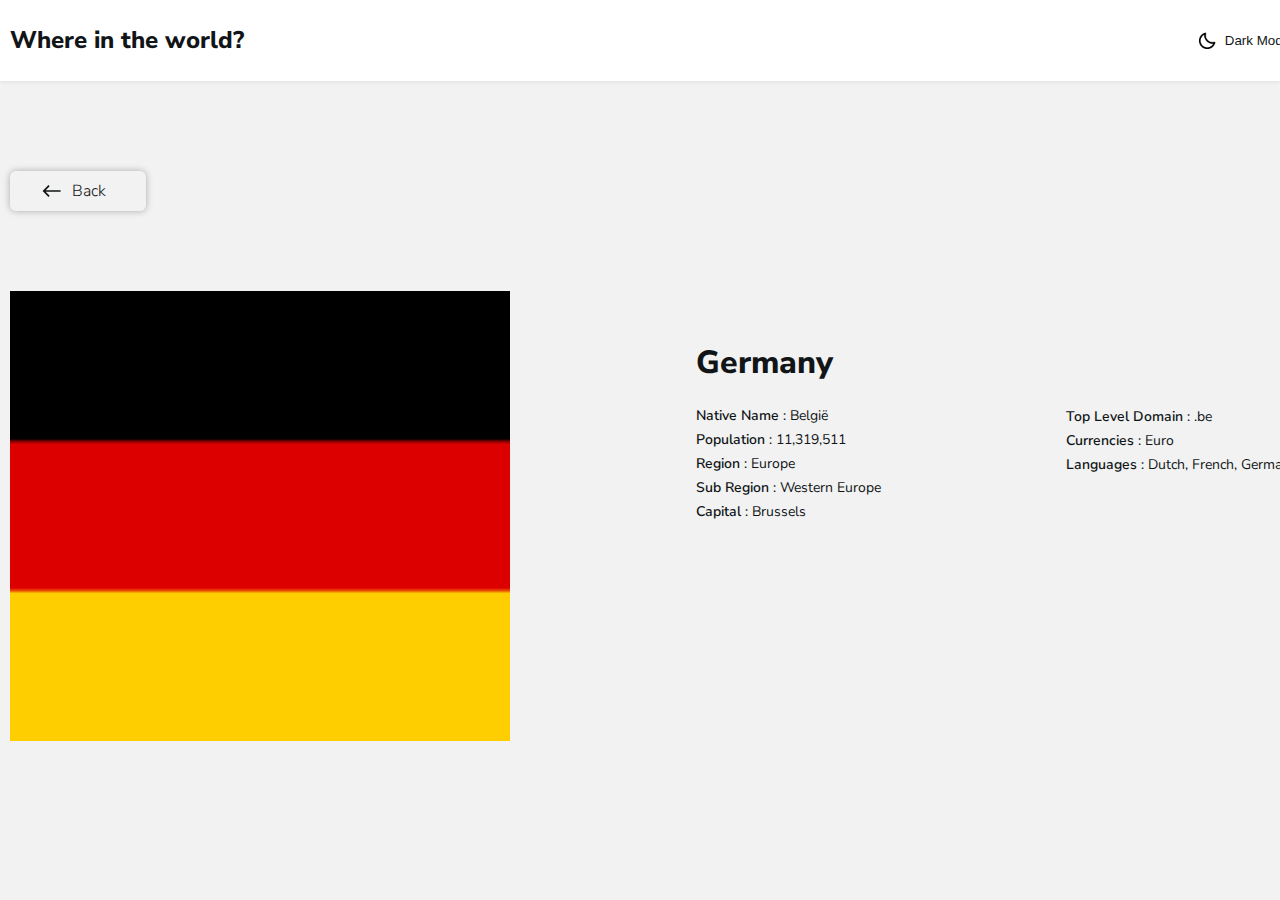
==== about.html @ 2d1565ba "initial commit" ====
<!DOCTYPE html>
<html lang="en">

<head>
    <meta charset="UTF-8">
    <meta http-equiv="X-UA-Compatible" content="IE=edge">
    <meta name="viewport" content="width=device-width, initial-scale=1.0">
    <title>Germany</title>
    <link href='https://unpkg.com/boxicons@2.1.1/css/boxicons.min.css' rel='stylesheet'>
    <link rel="stylesheet" href="https://necolas.github.io/normalize.css/8.0.1/normalize.css">
    <link rel="stylesheet" href="css/col.css">
    <link rel="stylesheet" href="css/about.css">
</head>

<body>
    <header id="header" class="site-header">
        <div class="container">
            <div class="row middle between">
                <h2 class="logo-heading">Where in the world?</h2>
                <button class="light-dark" id="modeBtn">Dark Mode</button>
            </div>
        </div>
    </header>

    <div class="container">
        <a href="#" target="_blank" class="back">Back</a>
    </div>

    <div class="main">
        <div class="container">
            <div class="row between">
                <img src="imgs/germany.png" alt="germany" width="500" height="450">
                <div class="info-box">
                    <h2 class="info-head">Germany</h2>
                    <p class="info-paragh">Native Name
                        <span class="info-text">: België</span>
                    </p>
                    <p class="info-paragh">Population
                        <span class="info-text">: 11,319,511</span>
                    </p>
                    <p class="info-paragh">Region
                        <span class="info-text">: Europe</span>
                    </p>
                    <p class="info-paragh">Sub Region
                        <span class="info-text">: Western Europe </span>
                    </p>
                    <p class="info-paragh">Capital
                        <span class="info-text">: Brussels</span>
                    </p>
                </div>

                <div class="second-box">
                    <p class="info-paragh">Top Level Domain
                        <span class="info-text">: .be</span>
                    </p>
                    <p class="info-paragh">Currencies
                        <span class="info-text">: Euro</span>
                    </p>
                    <p class="info-paragh">Languages
                        <span class="info-text">: Dutch, French, German</span>
                    </p>
                </div>
                
            </div>

        </div>
    </div>
    <script src="js/main.js"></script>
</body>

</html>
---- css/col.css ----
* {
  margin: 0;
  padding: 0;
  box-sizing: border-box;
}

.container {
  margin: 0 auto;
}

.row {
  display: flex;
  flex-flow: row wrap;
}

.between {
  justify-content: space-between;
}
.around {
  justify-content: space-around;
}
.evenly {
  justify-content: space-evenly;
}
.middle {
  align-items: center;
}
.center {
  text-align: center;
  justify-content: center;
}

.col-1 {
  max-width: 8.33333%;
  flex-basis: 8.33333%;
}
.col-2 {
  max-width: 16.66666%;
  flex-basis: 16.66666%;
}
.col-3 {
  max-width: 25%;
  flex-basis: 25%;
}
.col-4 {
  max-width: 33.33333%;
  flex-basis: 33.33333%;
}
.col-5 {
  max-width: 41.66666%;
  flex-basis: 41.66666%;
}
.col-6 {
  max-width: 50%;
  flex-basis: 50%;
}
.col-7 {
  max-width: 58.33333%;
  flex-basis: 58.33333%;
}
.col-8 {
  max-width: 66.66666%;
  flex-basis: 66.66666%;
}
.col-9 {
  max-width: 75%;
  flex-basis: 75%;
}
.col-10 {
  max-width: 83.33333%;
  flex-basis: 83.33333%;
}
.col-11 {
  max-width: 91.66666%;
  flex-basis: 91.66666%;
}
.col-12 {
  max-width: 100%;
  flex-basis: 100%;
}
---- css/about.css ----
@import url('https://fonts.googleapis.com/css2?family=Nunito+Sans:wght@400;600;700;800&display=swap');

.dark {
  --body-color:#202C36;
  --primary-color: #2B3844;
  --text-color: #fff;
  --bg-img-dark: url('../imgs/sun-regular-24.png');
  --placeholder-color: #fff;
}
:root {
  --body-color: #f2f2f2;
  --primary-color: #fff;
  --text-color: #111517;
  --bg-img-dark: url('../imgs/moon-regular-24.png');
  --box-bg-color: #ff0;
  --placeholder-color: #848484;
}


*,
*::after,
*::before {
  margin: 0;
  padding: 0;
  box-sizing: border-box;
}

body {
  background-color: var(--body-color);
  color: var(--text-color);
  min-height: 100vh;
  display: flex;
  flex-direction: column;
  font-family: 'Nunito Sans', sans-serif;
  transition: all 0.4s ease;
}

.container {
  width: 1300px;
  padding: 0 10px;
}

#header {
    margin-bottom: 90px;
}

.site-header {
  background-color: var(--primary-color);
  padding: 24px 0;
  box-shadow: 0px 2px 4px rgba(0, 0, 0, 0.0562443);
}
.logo-heading {
  font-weight: 800;
  font-size: 24px;
  line-height: 33px;
}
.light-dark {
  display: flex;
  flex-direction: row;
  align-items: center;
  background-color: transparent;
  border: none;
  color: var(--text-color);
  text-transform: capitalize;
}
.light-dark::before {
  content: '';
  width: 20px;
  height: 20px;
  background-image: var(--bg-img-dark); 
  background-size: cover;
  display: inline-block;
  position: relative;
  right: 8px;
  margin-left: 8px;
}

.back {
    text-decoration: none;
    font-weight: 300;
    font-size: 16px;
    line-height: 20px;
    color: var(--text-color);
    display: flex;
    align-items: center;
    box-shadow: 0px 0px 7px rgba(0, 0, 0, 0.293139);
    width: 136px;
    height: 40px;
    border-radius: 6px;
    padding-left: 32px;
}
.back::before {
    content: '';
    display: inline-block;
    background-image: url('../imgs/call-made.svg');
    width: 20px;
    height: 20px;
    margin-right: 10px;
}

.main {
    padding: 80px 0;
}

.info-head {
    font-weight: 800;
    font-size: 32px;
    line-height: 44px;
    color: var(--text-color);
    margin-bottom: 23px;
}

.info-paragh {
    font-weight: 600;
    font-size: 14px;
    line-height: 16px;
    color: var(--text-color);
    margin-bottom: 8px;
}

.info-text {
    font-weight: 400;
    font-size: 14px;
    line-height: 16px;
    color: var(--text-color);
}

.info-box {
    padding-top: 50px;
}

.second-box {
    padding-top: 118px;
}
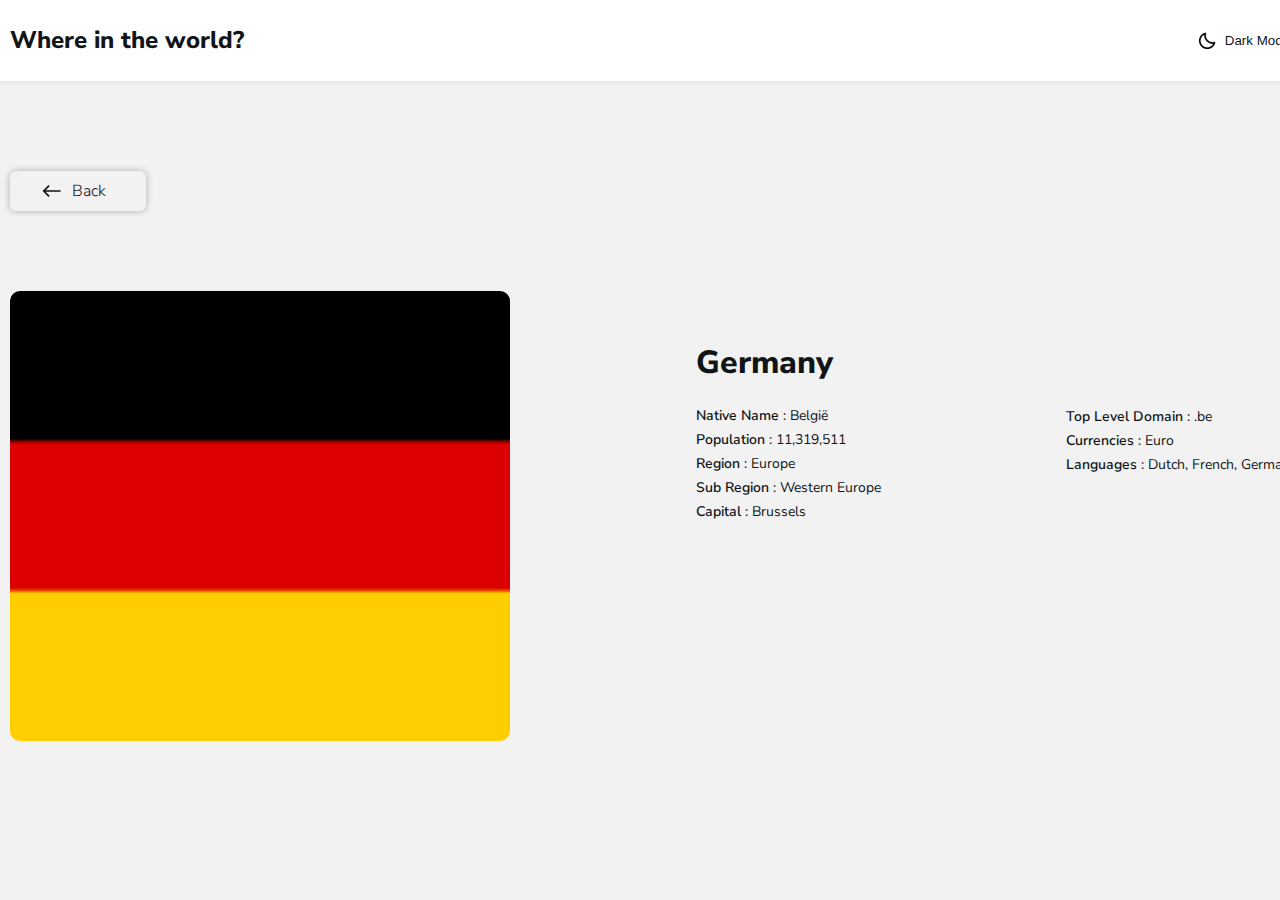
==== commit 3d795e54: "change" ====
--- a/about.html
+++ b/about.html
@@ -23,13 +23,13 @@
     </header>
 
     <div class="container">
-        <a href="#" target="_blank" class="back">Back</a>
+        <a href="index.html" target="_blank" class="back">Back</a>
     </div>
 
     <div class="main">
         <div class="container">
             <div class="row between">
-                <img src="imgs/germany.png" alt="germany" width="500" height="450">
+                <img class="images" src="imgs/germany.png" alt="germany" width="500" height="450">
                 <div class="info-box">
                     <h2 class="info-head">Germany</h2>
                     <p class="info-paragh">Native Name
--- a/css/about.css
+++ b/css/about.css
@@ -102,6 +102,10 @@
     padding: 80px 0;
 }
 
+.images {
+  border-radius: 10px;
+}
+
 .info-head {
     font-weight: 800;
     font-size: 32px;
